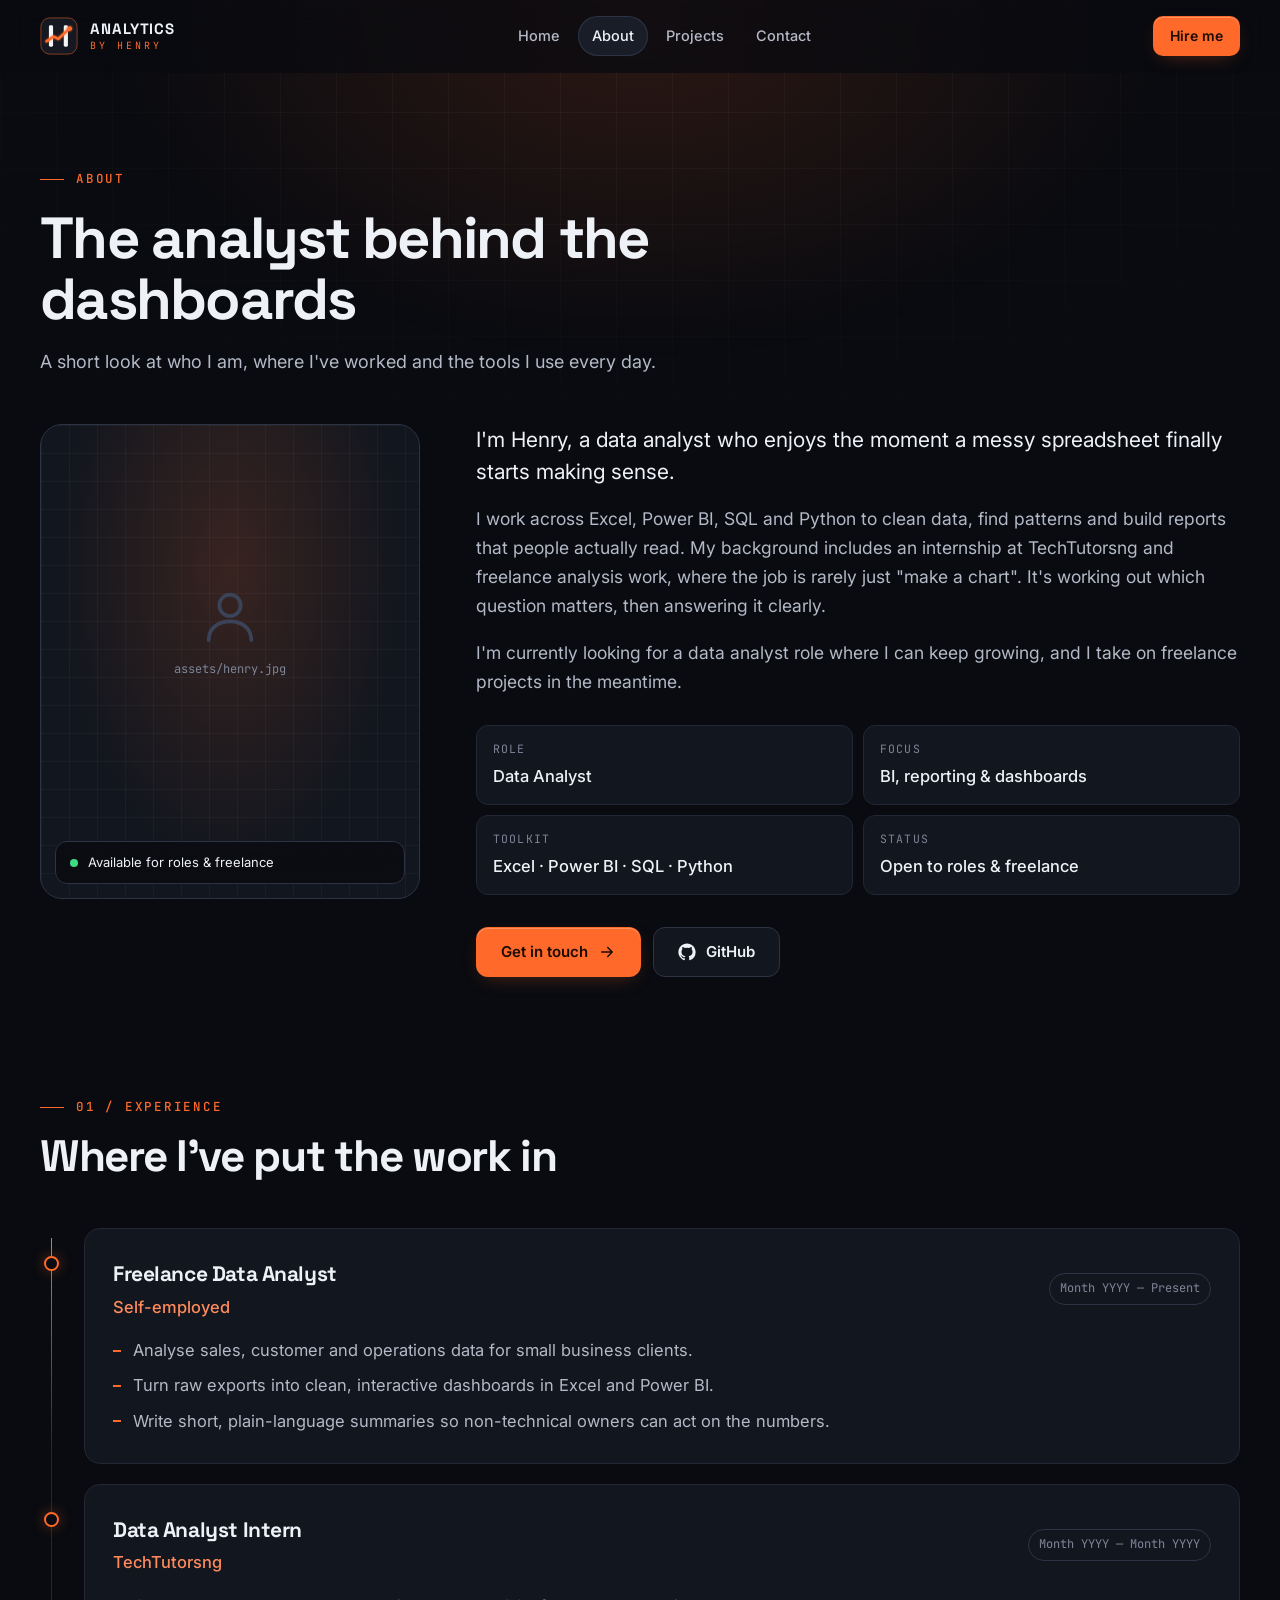
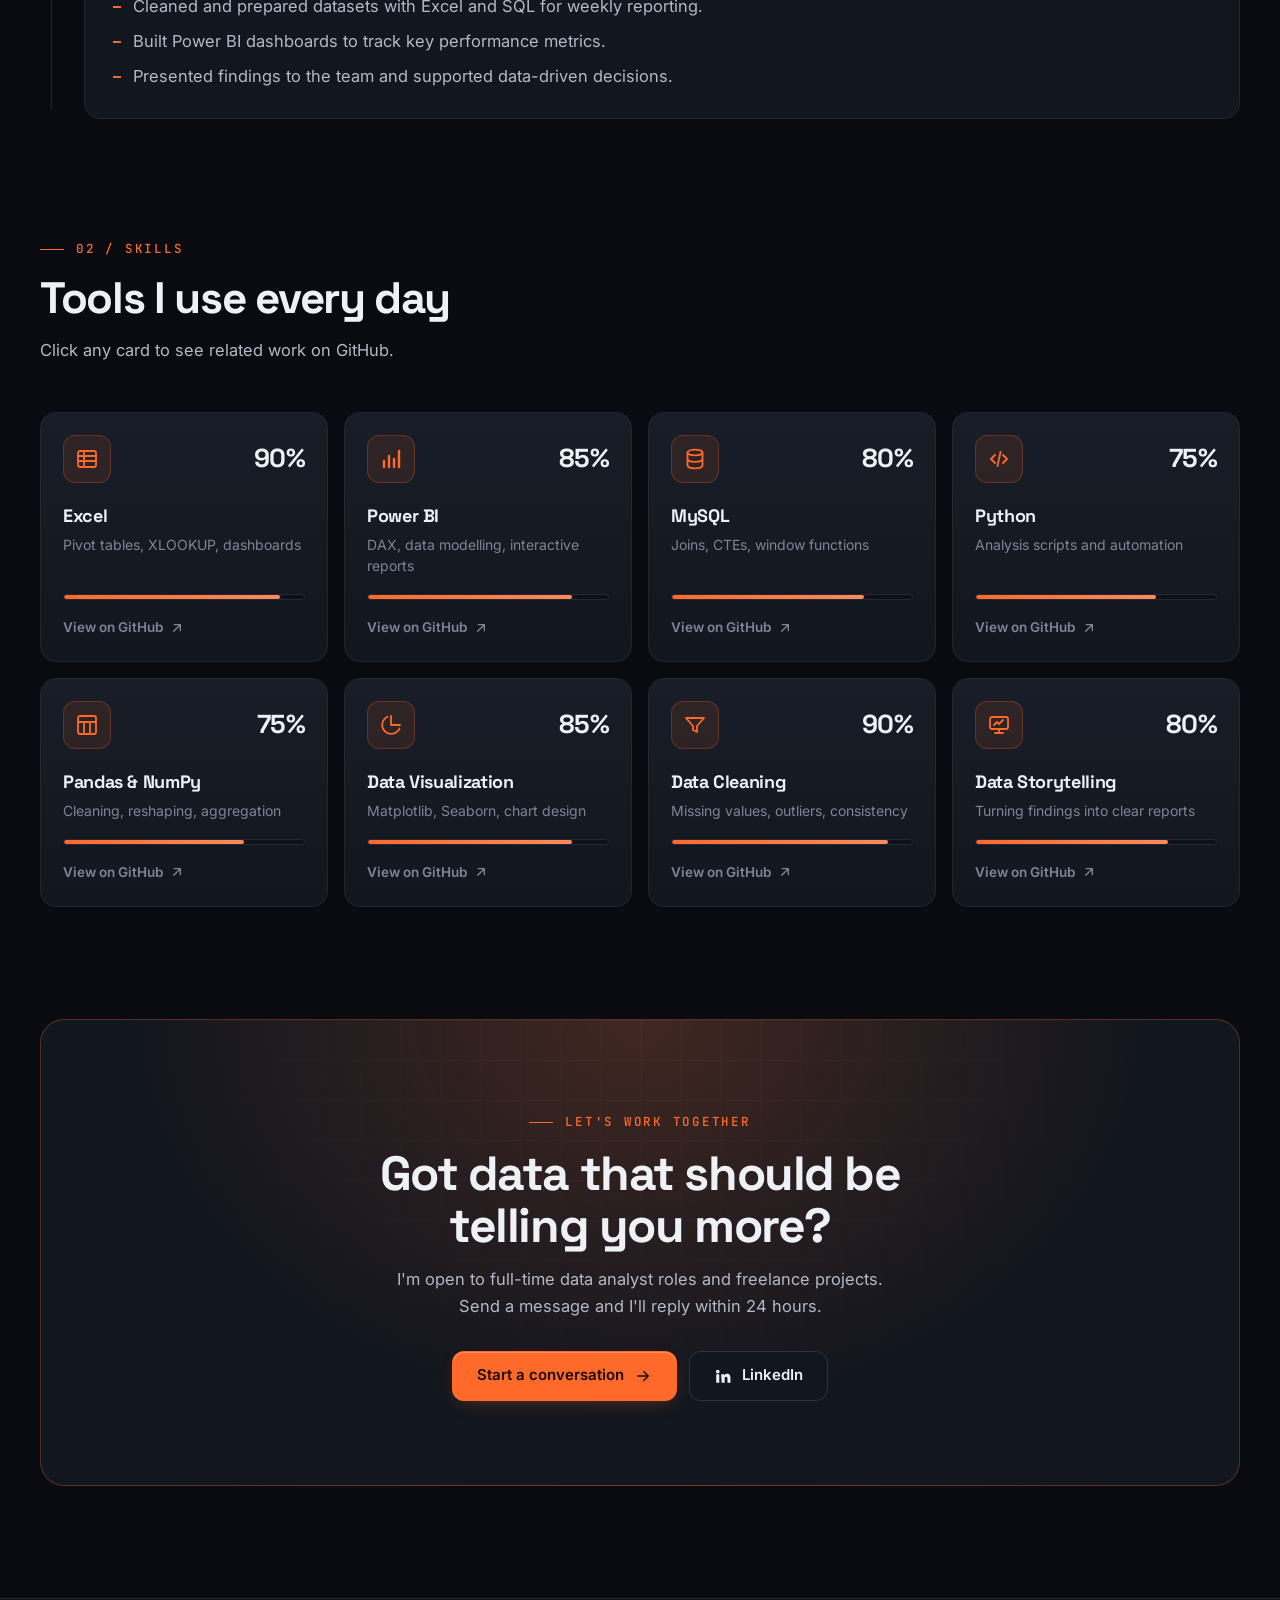
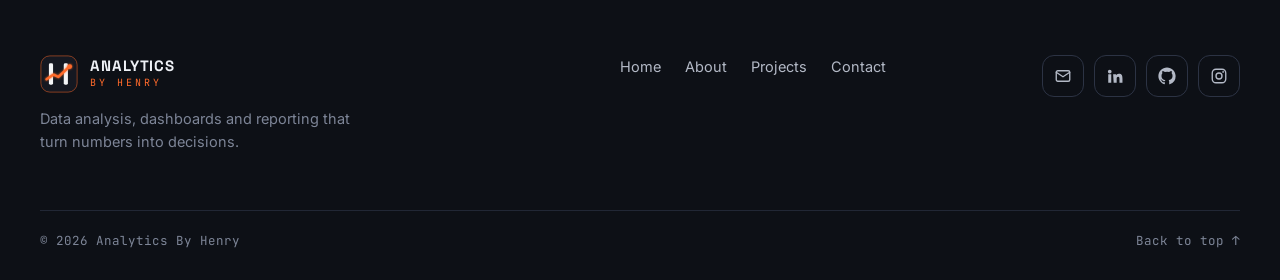
==== about.html @ 0814fe5b "Initial portfolio build" ====
<!doctype html>
<html lang="en">
<head>
<meta charset="utf-8">
<meta name="viewport" content="width=device-width, initial-scale=1">
<title>About | Analytics By Henry</title>
<meta name="description" content="Background, experience and skills of Henry, data analyst.">
<meta name="theme-color" content="#090B10">
<meta property="og:type" content="website">
<meta property="og:title" content="About | Analytics By Henry">
<meta property="og:description" content="Background, experience and skills of Henry, data analyst.">
<link rel="icon" type="image/svg+xml" href="assets/favicon.svg">
<link rel="preconnect" href="https://fonts.googleapis.com">
<link rel="preconnect" href="https://fonts.gstatic.com" crossorigin>
<link href="https://fonts.googleapis.com/css2?family=Inter:wght@400;500;600&family=JetBrains+Mono:wght@400;500&family=Space+Grotesk:wght@500;600;700&display=swap" rel="stylesheet">
<link rel="stylesheet" href="css/style.css">
<script>document.documentElement.classList.add('js');</script>
</head>
<body id="top">
<a class="skip-link" href="#main">Skip to content</a>

<!-- Icon sprite: use with <svg class="i"><use href="#i-NAME"/></svg> -->
<svg width="0" height="0" style="position:absolute" aria-hidden="true" focusable="false">
  <symbol id="i-arrow-r" viewBox="0 0 24 24"><path d="M5 12h14M13 6l6 6-6 6" fill="none" stroke="currentColor" stroke-width="2" stroke-linecap="round" stroke-linejoin="round"/></symbol>
  <symbol id="i-arrow-ur" viewBox="0 0 24 24"><path d="M7 17 17 7M8 7h9v9" fill="none" stroke="currentColor" stroke-width="2" stroke-linecap="round" stroke-linejoin="round"/></symbol>
  <symbol id="i-mail" viewBox="0 0 24 24"><g fill="none" stroke="currentColor" stroke-width="1.8" stroke-linecap="round" stroke-linejoin="round"><rect x="3" y="5" width="18" height="14" rx="2"/><path d="m3 7 9 6 9-6"/></g></symbol>
  <symbol id="i-linkedin" viewBox="0 0 24 24"><path fill="currentColor" d="M4.98 3.5a2.5 2.5 0 1 1 0 5 2.5 2.5 0 0 1 0-5ZM3 9.5h4V21H3zM9.5 9.5h3.8v1.6h.05c.53-1 1.84-2.05 3.8-2.05 4.05 0 4.8 2.67 4.8 6.13V21h-4v-5.2c0-1.24-.02-2.84-1.73-2.84-1.73 0-2 1.35-2 2.75V21h-4z"/></symbol>
  <symbol id="i-github" viewBox="0 0 24 24"><path fill="currentColor" d="M12 .5C5.65.5.5 5.65.5 12c0 5.08 3.29 9.39 7.86 10.91.58.1.79-.25.79-.56v-2c-3.2.7-3.87-1.37-3.87-1.37-.52-1.33-1.28-1.68-1.28-1.68-1.04-.71.08-.7.08-.7 1.15.08 1.76 1.18 1.76 1.18 1.03 1.76 2.69 1.25 3.35.96.1-.75.4-1.25.73-1.54-2.55-.29-5.24-1.28-5.24-5.68 0-1.26.45-2.28 1.18-3.09-.12-.29-.51-1.46.11-3.04 0 0 .97-.31 3.17 1.18a11 11 0 0 1 5.77 0c2.2-1.49 3.17-1.18 3.17-1.18.62 1.58.23 2.75.11 3.04.74.81 1.18 1.83 1.18 3.09 0 4.41-2.69 5.39-5.25 5.67.41.36.78 1.06.78 2.14v3.17c0 .31.21.67.8.56A11.5 11.5 0 0 0 23.5 12C23.5 5.65 18.35.5 12 .5Z"/></symbol>
  <symbol id="i-instagram" viewBox="0 0 24 24"><g fill="none" stroke="currentColor" stroke-width="1.8"><rect x="3" y="3" width="18" height="18" rx="5"/><circle cx="12" cy="12" r="4"/></g><circle cx="17.5" cy="6.5" r="1.2" fill="currentColor"/></symbol>
  <symbol id="i-pause" viewBox="0 0 24 24"><g fill="currentColor"><rect x="6" y="5" width="4" height="14" rx="1"/><rect x="14" y="5" width="4" height="14" rx="1"/></g></symbol>
  <symbol id="i-play" viewBox="0 0 24 24"><path fill="currentColor" d="M7 5.5v13a1 1 0 0 0 1.5.86l11-6.5a1 1 0 0 0 0-1.72l-11-6.5A1 1 0 0 0 7 5.5Z"/></symbol>
  <symbol id="i-copy" viewBox="0 0 24 24"><g fill="none" stroke="currentColor" stroke-width="1.8" stroke-linejoin="round"><rect x="9" y="9" width="12" height="12" rx="2"/><path d="M5 15H4a1 1 0 0 1-1-1V4a1 1 0 0 1 1-1h10a1 1 0 0 1 1 1v1"/></g></symbol>
  <symbol id="i-send" viewBox="0 0 24 24"><path d="M22 2 11 13M22 2l-7 20-4-9-9-4 20-7Z" fill="none" stroke="currentColor" stroke-width="1.8" stroke-linecap="round" stroke-linejoin="round"/></symbol>
  <symbol id="i-user" viewBox="0 0 24 24"><g fill="none" stroke="currentColor" stroke-width="1.4" stroke-linecap="round"><circle cx="12" cy="8" r="4"/><path d="M4 21c0-4.4 3.6-7 8-7s8 2.6 8 7"/></g></symbol>
  <!-- Skill icons -->
  <symbol id="i-excel" viewBox="0 0 24 24"><g fill="none" stroke="currentColor" stroke-width="1.8" stroke-linecap="round" stroke-linejoin="round"><rect x="3" y="4" width="18" height="16" rx="2"/><path d="M3 9h18M3 14h18M9 4v16"/></g></symbol>
  <symbol id="i-powerbi" viewBox="0 0 24 24"><path d="M5 20v-6M10 20V9M15 20v-8M20 20V4" fill="none" stroke="currentColor" stroke-width="2.4" stroke-linecap="round"/></symbol>
  <symbol id="i-mysql" viewBox="0 0 24 24"><g fill="none" stroke="currentColor" stroke-width="1.8" stroke-linecap="round"><ellipse cx="12" cy="5.5" rx="7.5" ry="2.8"/><path d="M4.5 5.5v13c0 1.55 3.36 2.8 7.5 2.8s7.5-1.25 7.5-2.8v-13M4.5 12c0 1.55 3.36 2.8 7.5 2.8s7.5-1.25 7.5-2.8"/></g></symbol>
  <symbol id="i-python" viewBox="0 0 24 24"><path d="m8 8-4 4 4 4M16 8l4 4-4 4M13.5 5l-3 14" fill="none" stroke="currentColor" stroke-width="1.8" stroke-linecap="round" stroke-linejoin="round"/></symbol>
  <symbol id="i-pandas" viewBox="0 0 24 24"><g fill="none" stroke="currentColor" stroke-width="1.8" stroke-linejoin="round"><rect x="3" y="3" width="18" height="18" rx="2"/><path d="M3 9h18M9 9v12M15 9v12"/></g></symbol>
  <symbol id="i-viz" viewBox="0 0 24 24"><g fill="none" stroke="currentColor" stroke-width="1.8" stroke-linecap="round" stroke-linejoin="round"><path d="M12 3v9h9"/><path d="M20.5 15.5A9 9 0 1 1 8.5 3.7"/></g></symbol>
  <symbol id="i-clean" viewBox="0 0 24 24"><path d="M3 5h18l-7 8v6l-4-2v-4L3 5Z" fill="none" stroke="currentColor" stroke-width="1.8" stroke-linejoin="round"/></symbol>
  <symbol id="i-story" viewBox="0 0 24 24"><g fill="none" stroke="currentColor" stroke-width="1.8" stroke-linecap="round" stroke-linejoin="round"><rect x="3" y="4" width="18" height="12" rx="2"/><path d="M8 20h8M12 16v4M7 12l3-3 2 2 4-4"/></g></symbol>
</svg>

<header class="site-header">
  <div class="container nav">
    <a class="brand" href="index.html" aria-label="Analytics By Henry, home">
      <img src="assets/logo-mark.svg" alt="" width="38" height="38">
      <span class="brand__text"><span class="brand__a">ANALYTICS</span><span class="brand__b">BY HENRY</span></span>
    </a>
    <nav class="nav__links" aria-label="Primary">
      <a class="nav__link" href="index.html">Home</a>
      <a class="nav__link" href="about.html" aria-current="page">About</a>
      <a class="nav__link" href="projects.html">Projects</a>
      <a class="nav__link" href="contact.html">Contact</a>
    </nav>
    <div class="nav__right">
      <a class="btn btn--primary btn--sm nav__cta" href="contact.html">Hire me</a>
      <button class="nav__toggle" type="button" aria-expanded="false" aria-controls="mobileMenu" aria-label="Open menu"><span></span><span></span></button>
    </div>
  </div>
  <nav class="mobile-menu" id="mobileMenu" aria-label="Mobile">
    <a class="nav__link" href="index.html">Home</a>
    <a class="nav__link" href="about.html" aria-current="page">About</a>
    <a class="nav__link" href="projects.html">Projects</a>
    <a class="nav__link" href="contact.html">Contact</a>
    <a class="btn btn--primary" href="contact.html">Hire me</a>
  </nav>
</header>

<main id="main">

  <section class="page-hero">
    <div class="container" data-reveal>
      <span class="eyebrow">About</span>
      <h1>The analyst behind the dashboards</h1>
      <p>A short look at who I am, where I've worked and the tools I use every day.</p>
    </div>
  </section>

  <!-- PROFILE -->
  <section class="section section--flush-top">
    <div class="container profile">
      <div class="photo" data-reveal>
        <!-- Add Henry's photo: save it as assets/henry.jpg and uncomment the line below -->
        <!-- <img src="assets/henry.jpg" alt="Portrait of Henry Adetunji"> -->
        <div class="photo__ph">
          <svg class="i" aria-hidden="true"><use href="#i-user"/></svg>
          <span>assets/henry.jpg</span>
        </div>
        <div class="photo__tag"><span class="status-dot"></span>Available for roles &amp; freelance</div>
      </div>

      <div data-reveal style="--d:.1s">
        <div class="prose">
          <p>I'm Henry, a data analyst who enjoys the moment a messy spreadsheet finally starts making sense.</p>
          <p>I work across Excel, Power BI, SQL and Python to clean data, find patterns and build reports that people actually read. My background includes an internship at TechTutorsng and freelance analysis work, where the job is rarely just "make a chart". It's working out which question matters, then answering it clearly.</p>
          <p>I'm currently looking for a data analyst role where I can keep growing, and I take on freelance projects in the meantime.</p>
        </div>
        <dl class="facts">
          <div class="fact"><dt>Role</dt><dd>Data Analyst</dd></div>
          <div class="fact"><dt>Focus</dt><dd>BI, reporting &amp; dashboards</dd></div>
          <div class="fact"><dt>Toolkit</dt><dd>Excel · Power BI · SQL · Python</dd></div>
          <div class="fact"><dt>Status</dt><dd>Open to roles &amp; freelance</dd></div>
        </dl>
        <div class="btn-row">
          <a class="btn btn--primary" href="contact.html">Get in touch <svg class="i" aria-hidden="true"><use href="#i-arrow-r"/></svg></a>
          <a class="btn btn--ghost" href="https://github.com/adewalehenry14" target="_blank" rel="noopener"><svg class="i" aria-hidden="true"><use href="#i-github"/></svg> GitHub</a>
        </div>
      </div>
    </div>
  </section>

  <!-- EXPERIENCE -->
  <section class="section section--flush-top">
    <div class="container">
      <div class="section-head" data-reveal>
        <span class="eyebrow">01 / Experience</span>
        <h2 class="h2">Where I've put the work in</h2>
      </div>
      <ol class="timeline" data-reveal>
        <li class="tl">
          <div class="tl__card">
            <div class="tl__head">
              <div><h3 class="tl__role">Freelance Data Analyst</h3><p class="tl__org">Self-employed</p></div>
              <span class="tl__date">Month YYYY — Present</span>
            </div>
            <ul class="tl__list">
              <li>Analyse sales, customer and operations data for small business clients.</li>
              <li>Turn raw exports into clean, interactive dashboards in Excel and Power BI.</li>
              <li>Write short, plain-language summaries so non-technical owners can act on the numbers.</li>
            </ul>
          </div>
        </li>
        <li class="tl">
          <div class="tl__card">
            <div class="tl__head">
              <div><h3 class="tl__role">Data Analyst Intern</h3><p class="tl__org">TechTutorsng</p></div>
              <span class="tl__date">Month YYYY — Month YYYY</span>
            </div>
            <ul class="tl__list">
              <li>Cleaned and prepared datasets with Excel and SQL for weekly reporting.</li>
              <li>Built Power BI dashboards to track key performance metrics.</li>
              <li>Presented findings to the team and supported data-driven decisions.</li>
            </ul>
          </div>
        </li>
      </ol>
    </div>
  </section>

  <!-- SKILLS -->
  <section class="section section--flush-top">
    <div class="container">
      <div class="section-head" data-reveal>
        <span class="eyebrow">02 / Skills</span>
        <h2 class="h2">Tools I use every day</h2>
        <p class="section-head__sub">Click any card to see related work on GitHub.</p>
      </div>
      <div class="skills" id="skillGrid" data-reveal></div>
    </div>
  </section>

  <!-- CTA -->
  <section class="section section--flush-top">
    <div class="container">
      <div class="cta-box" data-reveal>
        <span class="eyebrow">Let's work together</span>
        <h2>Got data that should be telling you more?</h2>
        <p>I'm open to full-time data analyst roles and freelance projects. Send a message and I'll reply within 24 hours.</p>
        <div class="btn-row">
          <a class="btn btn--primary" href="contact.html">Start a conversation <svg class="i" aria-hidden="true"><use href="#i-arrow-r"/></svg></a>
          <a class="btn btn--ghost" href="https://www.linkedin.com/in/adewale-adetunji-4257b32b0" target="_blank" rel="noopener"><svg class="i" aria-hidden="true"><use href="#i-linkedin"/></svg> LinkedIn</a>
        </div>
      </div>
    </div>
  </section>

</main>

<footer class="site-footer">
  <div class="container footer__top">
    <div class="footer__brand">
      <a class="brand" href="index.html" aria-label="Analytics By Henry, home">
        <img src="assets/logo-mark.svg" alt="" width="38" height="38">
        <span class="brand__text"><span class="brand__a">ANALYTICS</span><span class="brand__b">BY HENRY</span></span>
      </a>
      <p>Data analysis, dashboards and reporting that turn numbers into decisions.</p>
    </div>
    <nav class="footer__nav" aria-label="Footer">
      <a href="index.html">Home</a>
      <a href="about.html">About</a>
      <a href="projects.html">Projects</a>
      <a href="contact.html">Contact</a>
    </nav>
    <div class="footer__social">
      <a class="social" href="mailto:adewalehenry14@gmail.com" aria-label="Email"><svg class="i" aria-hidden="true"><use href="#i-mail"/></svg></a>
      <a class="social" href="https://www.linkedin.com/in/adewale-adetunji-4257b32b0" target="_blank" rel="noopener" aria-label="LinkedIn"><svg class="i" aria-hidden="true"><use href="#i-linkedin"/></svg></a>
      <a class="social" href="https://github.com/adewalehenry14" target="_blank" rel="noopener" aria-label="GitHub"><svg class="i" aria-hidden="true"><use href="#i-github"/></svg></a>
      <a class="social" href="https://www.instagram.com/the_adewalehenry" target="_blank" rel="noopener" aria-label="Instagram"><svg class="i" aria-hidden="true"><use href="#i-instagram"/></svg></a>
    </div>
  </div>
  <div class="container footer__bottom">
    <span>© <span data-year>2026</span> Analytics By Henry</span>
    <a href="#top">Back to top ↑</a>
  </div>
</footer>

<script src="js/data.js"></script>
<script src="js/main.js"></script>
</body>
</html>
---- css/style.css ----
/* ==========================================================
   Analytics By Henry — stylesheet
   1. Tokens   2. Base   3. Layout   4. Components
   5. Header/Footer   6. Pages   7. Motion
   ========================================================== */

/* 1. TOKENS ------------------------------------------------ */
:root {
  /* Surfaces */
  --bg: #090B10;
  --bg-2: #0D1016;
  --surface: #12161E;
  --surface-2: #181D27;
  --border: #212735;
  --border-2: #2C3344;
  --grid: rgba(255, 255, 255, 0.035);

  /* Text */
  --text: #EEF1F6;
  --text-2: #B3B9C6;
  --muted: #7D8597;

  /* Accent — deep orange, kept away from amber/yellow */
  --accent: #FF6A2B;
  --accent-hi: #FF8A5C;
  --accent-ink: #1A0B04;
  --accent-glow: rgba(255, 106, 43, 0.38);
  --accent-soft: rgba(255, 106, 43, 0.10);
  --accent-line: rgba(255, 106, 43, 0.45);

  /* Status */
  --success: #3DDC84;

  /* Type */
  --font-head: 'Space Grotesk', system-ui, sans-serif;
  --font-body: 'Inter', system-ui, -apple-system, 'Segoe UI', sans-serif;
  --font-mono: 'JetBrains Mono', ui-monospace, 'SFMono-Regular', monospace;

  /* Spacing & shape */
  --gutter: clamp(16px, 4vw, 32px);
  --max: 1200px;
  --section: clamp(64px, 9vw, 112px);
  --radius: 16px;
  --radius-lg: 22px;
  --ease: cubic-bezier(0.2, 0.7, 0.2, 1);
}

/* 2. BASE -------------------------------------------------- */
*, *::before, *::after { box-sizing: border-box; }

html { scroll-behavior: smooth; -webkit-text-size-adjust: 100%; }

body {
  margin: 0;
  background: var(--bg);
  color: var(--text);
  font-family: var(--font-body);
  font-size: clamp(15px, 0.35vw + 14px, 16.5px);
  line-height: 1.65;
  -webkit-font-smoothing: antialiased;
  overflow-x: hidden;
}

/* Dashboard grid + top glow behind everything */
body::before {
  content: "";
  position: fixed;
  inset: 0;
  z-index: -1;
  pointer-events: none;
  background-image:
    linear-gradient(var(--grid) 1px, transparent 1px),
    linear-gradient(90deg, var(--grid) 1px, transparent 1px);
  background-size: 56px 56px;
  -webkit-mask-image: radial-gradient(ellipse 90% 70% at 50% 0%, #000 25%, transparent 75%);
          mask-image: radial-gradient(ellipse 90% 70% at 50% 0%, #000 25%, transparent 75%);
}
body::after {
  content: "";
  position: fixed;
  top: -35vh;
  left: 50%;
  width: min(1100px, 150vw);
  height: 75vh;
  transform: translateX(-50%);
  z-index: -1;
  pointer-events: none;
  background: radial-gradient(closest-side, rgba(255, 106, 43, 0.14), transparent);
}

img, svg { display: block; max-width: 100%; }
a { color: inherit; text-decoration: none; }
h1, h2, h3 { font-family: var(--font-head); font-weight: 700; letter-spacing: -0.02em; }
::selection { background: var(--accent); color: var(--accent-ink); }

.sr-only {
  position: absolute; width: 1px; height: 1px; padding: 0; margin: -1px;
  overflow: hidden; clip: rect(0 0 0 0); white-space: nowrap; border: 0;
}
.skip-link {
  position: absolute; left: 12px; top: -60px; z-index: 100;
  padding: 10px 16px; border-radius: 10px;
  background: var(--accent); color: var(--accent-ink); font-weight: 600;
}
.skip-link:focus { top: 12px; }

.i { width: 20px; height: 20px; flex-shrink: 0; }
.i--lg { width: 24px; height: 24px; }
.mono { font-family: var(--font-mono); }
.muted { color: var(--muted); }

/* 3. LAYOUT ------------------------------------------------ */
.container { width: min(100% - 2 * var(--gutter), var(--max)); margin-inline: auto; }
.section { padding-block: var(--section); }
.section--flush-top { padding-top: 0; }

.section-head { margin-bottom: clamp(28px, 4vw, 48px); }
.section-head--row {
  display: flex; flex-wrap: wrap; justify-content: space-between; align-items: flex-end; gap: 20px;
}
.eyebrow {
  display: inline-flex; align-items: center; gap: 12px;
  font-family: var(--font-mono); font-size: 12.5px; font-weight: 500;
  letter-spacing: 0.14em; text-transform: uppercase; color: var(--accent);
}
.eyebrow::before { content: ""; width: 24px; height: 1px; background: var(--accent); }
.h2 {
  font-size: clamp(28px, 4vw, 44px); line-height: 1.1; letter-spacing: -0.03em;
  margin: 14px 0 0; max-width: 22ch;
}
.section-head__sub { color: var(--text-2); max-width: 56ch; margin: 14px 0 0; }

/* 4. COMPONENTS -------------------------------------------- */

/* Buttons */
.btn {
  display: inline-flex; align-items: center; justify-content: center; gap: 10px;
  height: 50px; padding: 0 24px; border-radius: 12px;
  border: 1px solid transparent; cursor: pointer;
  font-family: inherit; font-size: 15px; font-weight: 600; white-space: nowrap;
  transition: transform .2s var(--ease), box-shadow .25s, background-color .25s, border-color .25s, color .25s;
}
.btn .i { width: 18px; height: 18px; transition: transform .25s var(--ease); }
.btn:hover .i { transform: translateX(3px); }
.btn:focus-visible { outline: 2px solid var(--accent); outline-offset: 3px; }
.btn:active { transform: scale(0.97); }

.btn--primary {
  background: var(--accent); color: var(--accent-ink);
  box-shadow: inset 0 1px 0 rgba(255, 255, 255, .25), 0 6px 20px -8px var(--accent-glow);
}
.btn--primary:hover {
  background: var(--accent-hi);
  box-shadow: inset 0 1px 0 rgba(255, 255, 255, .25), 0 10px 32px -6px var(--accent-glow), 0 0 0 4px var(--accent-soft);
}
.btn--primary:active { box-shadow: 0 2px 10px -2px var(--accent-glow); }

.btn--ghost { background: var(--surface); border-color: var(--border-2); color: var(--text); }
.btn--ghost:hover { border-color: var(--accent); color: var(--accent-hi); box-shadow: 0 0 26px -8px var(--accent-glow); }

.btn--sm { height: 40px; padding: 0 16px; font-size: 14px; border-radius: 10px; }
.btn[disabled] { opacity: .6; pointer-events: none; }

.icon-btn {
  width: 40px; height: 40px; display: grid; place-items: center;
  border-radius: 10px; border: 1px solid var(--border-2); background: var(--surface);
  color: var(--text-2); cursor: pointer;
  transition: border-color .25s, color .25s, background-color .25s, box-shadow .25s;
}
.icon-btn .i { width: 16px; height: 16px; }
.icon-btn:hover { border-color: var(--accent); color: var(--accent); }
.icon-btn[aria-pressed="true"] { background: var(--accent); border-color: var(--accent); color: var(--accent-ink); box-shadow: 0 0 20px -4px var(--accent-glow); }
.icon-btn:focus-visible { outline: 2px solid var(--accent); outline-offset: 3px; }

/* Tags & chips */
.tag {
  display: inline-flex; align-items: center;
  font-family: var(--font-mono); font-size: 11.5px; line-height: 1;
  padding: 6px 10px; border-radius: 999px;
  background: var(--surface-2); border: 1px solid var(--border-2); color: var(--text-2);
}
.chip {
  font: inherit; font-size: 14px; font-weight: 500;
  padding: 9px 16px; border-radius: 999px; cursor: pointer;
  border: 1px solid var(--border-2); background: var(--surface); color: var(--text-2);
  transition: color .2s, border-color .2s, background-color .2s, box-shadow .25s;
}
.chip:hover { color: var(--text); border-color: #3A4357; }
.chip[aria-pressed="true"] { background: var(--accent); border-color: var(--accent); color: var(--accent-ink); box-shadow: 0 0 22px -6px var(--accent-glow); }
.chip:focus-visible { outline: 2px solid var(--accent); outline-offset: 3px; }

/* Status dots */
.status-pill {
  display: inline-flex; align-items: center; gap: 10px;
  padding: 7px 14px 7px 12px; border-radius: 999px;
  border: 1px solid var(--border-2); background: rgba(18, 22, 30, .8);
  font-family: var(--font-mono); font-size: 12.5px; color: var(--text-2);
}
.status-dot {
  width: 8px; height: 8px; border-radius: 50%;
  color: var(--success); background: currentColor;
  animation: pulse 2s infinite;
}
.status-dot--accent { color: var(--accent); }

/* Project card */
.pcard {
  position: relative; display: flex; flex-direction: column;
  border: 1px solid var(--border); border-radius: var(--radius); overflow: hidden;
  background: linear-gradient(180deg, var(--surface-2), var(--surface));
  transition: transform .35s var(--ease), border-color .3s, box-shadow .35s, opacity .3s, filter .3s;
}
.pcard[hidden] { display: none; }
.pcard:hover, .pcard:focus-within {
  transform: translateY(-6px);
  border-color: var(--accent-line);
  box-shadow: 0 22px 50px -22px var(--accent-glow), 0 0 0 1px rgba(255, 106, 43, .18);
}
.pcard:focus-within { outline: 2px solid var(--accent); outline-offset: 3px; }
.pcard__viz {
  position: relative; aspect-ratio: 16 / 9; padding: 18px 14px 10px;
  background:
    radial-gradient(ellipse at 80% 0%, rgba(255, 106, 43, .10), transparent 60%),
    var(--bg-2);
  border-bottom: 1px solid var(--border);
}
.pcard__viz svg { width: 100%; height: 100%; opacity: .85; transition: opacity .3s, transform .5s var(--ease); }
.pcard:hover .pcard__viz svg { opacity: 1; transform: scale(1.03); }
.pcard__id {
  position: absolute; top: 10px; left: 14px;
  font-family: var(--font-mono); font-size: 11px; letter-spacing: .1em; color: var(--muted);
}
.pcard__body { padding: 20px 20px 4px; flex: 1; }
.pcard__title { font-size: 19px; line-height: 1.25; margin: 0 0 8px; }
.pcard__desc { color: var(--text-2); font-size: 14.5px; line-height: 1.6; margin: 0 0 16px; }
.pcard__tools { list-style: none; padding: 0; margin: 0; display: flex; flex-wrap: wrap; gap: 6px; }
.pcard__link {
  display: flex; align-items: center; justify-content: space-between;
  margin: 14px 20px 20px; padding-top: 14px; border-top: 1px solid var(--border);
  font-size: 14px; font-weight: 600; color: var(--text-2); transition: color .25s;
}
.pcard__link .i { width: 18px; height: 18px; transition: transform .3s var(--ease); }
.pcard__link::after { content: ""; position: absolute; inset: 0; border-radius: inherit; }
.pcard__link:focus-visible { outline: none; }
.pcard:hover .pcard__link { color: var(--accent-hi); }
.pcard:hover .pcard__link .i { transform: translate(3px, -3px); }

/* Skill card */
.skills { display: grid; gap: 16px; grid-template-columns: repeat(auto-fill, minmax(min(100%, 250px), 1fr)); }
.skill {
  position: relative; display: flex; flex-direction: column;
  padding: 22px; border: 1px solid var(--border); border-radius: var(--radius);
  background: linear-gradient(180deg, var(--surface-2), var(--surface));
  transition: transform .3s var(--ease), border-color .3s, box-shadow .3s;
}
.skill:hover { transform: translateY(-5px); border-color: var(--accent-line); box-shadow: 0 18px 40px -18px var(--accent-glow); }
.skill:active { transform: translateY(-2px) scale(.99); }
.skill:focus-visible { outline: 2px solid var(--accent); outline-offset: 3px; }
.skill__top { display: flex; justify-content: space-between; align-items: center; margin-bottom: 18px; }
.skill__icon {
  width: 48px; height: 48px; display: grid; place-items: center; border-radius: 12px;
  background: var(--accent-soft); border: 1px solid rgba(255, 106, 43, .25); color: var(--accent);
  transition: background-color .3s, color .3s, box-shadow .3s;
}
.skill:hover .skill__icon { background: var(--accent); color: var(--accent-ink); box-shadow: 0 0 24px var(--accent-glow); }
.skill__pct { font-family: var(--font-head); font-weight: 700; font-size: 26px; letter-spacing: -.02em; }
.skill__name { font-size: 18px; margin: 0 0 4px; }
.skill__note { margin: 0 0 18px; color: var(--muted); font-size: 14px; line-height: 1.5; }
.skill__bar { height: 6px; margin-top: auto; border-radius: 99px; background: var(--bg-2); border: 1px solid var(--border); overflow: hidden; }
.skill__bar span {
  display: block; height: 100%; width: 0; border-radius: inherit;
  background: linear-gradient(90deg, var(--accent), var(--accent-hi));
  box-shadow: 0 0 12px var(--accent-glow);
  transition: width 1.2s var(--ease);
}
.is-in .skill__bar span { width: var(--w); }
.skill__cta {
  display: flex; align-items: center; gap: 6px; margin-top: 16px;
  font-size: 13.5px; font-weight: 600; color: var(--muted); transition: color .25s;
}
.skill__cta .i { width: 16px; height: 16px; transition: transform .3s var(--ease); }
.skill:hover .skill__cta { color: var(--accent-hi); }
.skill:hover .skill__cta .i { transform: translate(3px, -3px); }

/* CTA band */
.cta-box {
  position: relative; overflow: hidden; text-align: center;
  padding: clamp(44px, 7vw, 84px) clamp(20px, 5vw, 64px);
  border-radius: 24px; border: 1px solid rgba(255, 106, 43, .3);
  background: radial-gradient(ellipse at 50% 0%, rgba(255, 106, 43, .20), transparent 60%), var(--surface);
}
.cta-box::before {
  content: ""; position: absolute; inset: 0; pointer-events: none;
  background-image:
    linear-gradient(var(--grid) 1px, transparent 1px),
    linear-gradient(90deg, var(--grid) 1px, transparent 1px);
  background-size: 40px 40px;
  -webkit-mask-image: radial-gradient(ellipse at 50% 0%, #000, transparent 70%);
          mask-image: radial-gradient(ellipse at 50% 0%, #000, transparent 70%);
}
.cta-box > * { position: relative; }
.cta-box h2 { font-size: clamp(28px, 4.5vw, 48px); line-height: 1.08; letter-spacing: -.03em; margin: 16px auto 14px; max-width: 20ch; }
.cta-box p { color: var(--text-2); max-width: 52ch; margin: 0 auto 30px; }
.btn-row { display: flex; flex-wrap: wrap; gap: 12px; }
.cta-box .btn-row { justify-content: center; }

/* 5. HEADER / FOOTER --------------------------------------- */
.site-header {
  position: sticky; top: 0; z-index: 50;
  background: rgba(9, 11, 16, .72);
  -webkit-backdrop-filter: blur(14px); backdrop-filter: blur(14px);
  border-bottom: 1px solid transparent;
  transition: border-color .3s, background-color .3s;
}
.site-header.is-scrolled { border-bottom-color: var(--border); background: rgba(9, 11, 16, .88); }
.nav { display: flex; align-items: center; justify-content: space-between; gap: 16px; height: 72px; }

.brand { display: flex; align-items: center; gap: 12px; flex-shrink: 0; }
.brand img { width: 38px; height: 38px; transition: filter .3s; }
.brand:hover img { filter: drop-shadow(0 0 10px var(--accent-glow)); }
.brand__text { display: flex; flex-direction: column; line-height: 1.05; }
.brand__a { font-family: var(--font-head); font-weight: 700; font-size: 15px; letter-spacing: .06em; }
.brand__b { font-family: var(--font-mono); font-size: 10px; letter-spacing: .3em; color: var(--accent); margin-top: 4px; }

.nav__links { display: none; gap: 4px; }
.nav__link {
  padding: 8px 14px; border-radius: 999px;
  color: var(--text-2); font-size: 14.5px; font-weight: 500;
  transition: color .2s, background-color .2s;
}
.nav__link:hover { color: var(--text); background: var(--surface-2); }
.nav__link[aria-current="page"] { color: var(--text); background: var(--surface-2); box-shadow: inset 0 0 0 1px var(--border-2); }
.nav__link:focus-visible { outline: 2px solid var(--accent); outline-offset: 2px; }

.nav__right { display: flex; align-items: center; gap: 10px; }
.nav__cta { display: none; }

.nav__toggle {
  width: 44px; height: 44px; display: grid; place-content: center; gap: 6px;
  border: 1px solid var(--border-2); border-radius: 12px; background: var(--surface); cursor: pointer;
}
.nav__toggle span { display: block; width: 18px; height: 2px; border-radius: 2px; background: var(--text); transition: transform .3s var(--ease); }
.nav__toggle[aria-expanded="true"] span:first-child { transform: translateY(4px) rotate(45deg); }
.nav__toggle[aria-expanded="true"] span:last-child { transform: translateY(-4px) rotate(-45deg); }
.nav__toggle:focus-visible { outline: 2px solid var(--accent); outline-offset: 2px; }

.mobile-menu {
  position: absolute; left: 0; right: 0; top: 100%;
  display: grid; gap: 4px; padding: 12px var(--gutter) 24px;
  background: var(--bg-2); border-bottom: 1px solid var(--border);
  opacity: 0; visibility: hidden; transform: translateY(-8px);
  transition: opacity .25s, transform .25s var(--ease), visibility .25s;
}
.mobile-menu.is-open { opacity: 1; visibility: visible; transform: none; }
.mobile-menu .nav__link { padding: 14px 16px; border-radius: 12px; font-size: 16px; }
.mobile-menu .btn { margin-top: 10px; }

@media (min-width: 480px) { .nav__cta { display: inline-flex; } }
@media (min-width: 900px) {
  .nav__links { display: flex; }
  .nav__toggle, .mobile-menu { display: none; }
}

.site-footer { border-top: 1px solid var(--border); background: var(--bg-2); }
.footer__top { display: grid; gap: 28px; padding-block: clamp(40px, 5vw, 56px); }
.footer__brand p { color: var(--muted); font-size: 14.5px; max-width: 36ch; margin: 14px 0 0; }
.footer__nav { display: flex; flex-wrap: wrap; gap: 10px 24px; }
.footer__nav a { color: var(--text-2); font-size: 14.5px; transition: color .2s; }
.footer__nav a:hover { color: var(--accent-hi); }
.footer__social { display: flex; gap: 10px; }
.social {
  width: 42px; height: 42px; display: grid; place-items: center;
  border-radius: 12px; border: 1px solid var(--border-2); color: var(--text-2);
  transition: border-color .25s, color .25s, box-shadow .25s, transform .25s var(--ease);
}
.social .i { width: 18px; height: 18px; }
.social:hover { border-color: var(--accent); color: var(--accent); box-shadow: 0 0 20px -6px var(--accent-glow); transform: translateY(-2px); }
.footer__bottom {
  display: flex; flex-wrap: wrap; justify-content: space-between; gap: 12px;
  padding: 20px 0 28px; border-top: 1px solid var(--border);
  font-family: var(--font-mono); font-size: 12.5px; color: var(--muted);
}
.footer__bottom a:hover { color: var(--accent-hi); }
@media (min-width: 800px) {
  .footer__top { grid-template-columns: 1.4fr 1fr auto; align-items: start; }
}

/* 6. PAGES ------------------------------------------------- */

/* Home — hero */
.hero { padding: clamp(40px, 7vw, 88px) 0 clamp(56px, 8vw, 104px); }
.hero__grid { display: grid; gap: clamp(44px, 6vw, 64px); align-items: center; }
.hero__title { font-size: clamp(38px, 6vw, 66px); line-height: 1.04; letter-spacing: -.035em; margin: 24px 0 20px; }
.hl {
  background: linear-gradient(90deg, var(--accent), var(--accent-hi));
  -webkit-background-clip: text; background-clip: text; color: transparent;
}
.hero__lead { color: var(--text-2); font-size: clamp(16px, 1.5vw, 18.5px); max-width: 54ch; margin: 0; }
.hero__ctas { margin-top: 32px; }
.toolkit { display: flex; flex-wrap: wrap; align-items: center; gap: 8px; margin-top: 36px; }
.toolkit__label { font-family: var(--font-mono); font-size: 12px; letter-spacing: .12em; text-transform: uppercase; color: var(--muted); margin-right: 6px; }
@media (max-width: 420px) { .hero__ctas .btn { flex: 1 1 100%; } }
@media (min-width: 1000px) { .hero__grid { grid-template-columns: 1.05fr .95fr; } }

/* Home — dashboard mock */
.dash {
  position: relative; padding: clamp(14px, 2vw, 20px);
  border: 1px solid var(--border-2); border-radius: var(--radius-lg);
  background: linear-gradient(180deg, rgba(24, 29, 39, .92), rgba(13, 16, 22, .96));
  box-shadow: 0 40px 80px -40px rgba(0, 0, 0, .8), 0 0 90px -30px var(--accent-glow);
}
.dash::before {
  content: ""; position: absolute; inset: -1px; border-radius: inherit; padding: 1px; pointer-events: none;
  background: linear-gradient(140deg, rgba(255, 106, 43, .7), transparent 40%);
  -webkit-mask: linear-gradient(#000 0 0) content-box, linear-gradient(#000 0 0);
  -webkit-mask-composite: xor; mask-composite: exclude;
}
.dash__bar {
  display: flex; align-items: center; gap: 12px;
  padding-bottom: 14px; margin-bottom: 14px; border-bottom: 1px solid var(--border);
  font-family: var(--font-mono); font-size: 12px; color: var(--muted);
}
.dots { display: flex; gap: 6px; }
.dots i { width: 9px; height: 9px; border-radius: 50%; background: #2B3242; }
.dash__live { margin-left: auto; display: inline-flex; align-items: center; gap: 8px; color: var(--success); }
.dash__kpis { display: grid; grid-template-columns: repeat(3, minmax(0, 1fr)); gap: 10px; }
.kpi {
  display: flex; flex-direction: column; gap: 2px; min-width: 0;
  padding: 12px 14px; border-radius: 12px; border: 1px solid var(--border); background: var(--bg-2);
}
.kpi--accent { border-color: rgba(255, 106, 43, .4); background: linear-gradient(180deg, rgba(255, 106, 43, .12), var(--bg-2)); }
.kpi__label { font-family: var(--font-mono); font-size: 11px; text-transform: uppercase; letter-spacing: .08em; color: var(--muted); white-space: nowrap; overflow: hidden; text-overflow: ellipsis; }
.kpi__value { font-family: var(--font-head); font-weight: 700; font-size: clamp(22px, 3vw, 30px); letter-spacing: -.02em; line-height: 1.2; }
.kpi__delta { font-family: var(--font-mono); font-size: 11px; color: var(--success); white-space: nowrap; overflow: hidden; text-overflow: ellipsis; }
.dash__chart { margin-top: 10px; padding: 14px; border-radius: 12px; border: 1px solid var(--border); background: var(--bg-2); }
.dash__chart-head { display: flex; justify-content: space-between; gap: 12px; font-size: 13px; color: var(--text-2); margin-bottom: 10px; }
.dash__chart-head .mono { font-size: 11.5px; }
.dash__chart svg { width: 100%; height: auto; }
.dash__row { display: grid; grid-template-columns: repeat(2, minmax(0, 1fr)); gap: 10px; margin-top: 10px; }
.mini { display: flex; align-items: center; gap: 12px; min-width: 0; padding: 12px 14px; border-radius: 12px; border: 1px solid var(--border); background: var(--bg-2); }
.mini svg { width: 44px; height: 44px; flex-shrink: 0; }
.mini__k { display: block; font-family: var(--font-mono); font-size: 10.5px; text-transform: uppercase; letter-spacing: .08em; color: var(--muted); white-space: nowrap; overflow: hidden; text-overflow: ellipsis; }
.mini__v { display: block; font-family: var(--font-head); font-weight: 700; font-size: 20px; }
.mini > div { min-width: 0; }
.dash__float {
  position: absolute; left: -36px; top: 47%; display: none; align-items: center; gap: 12px;
  padding: 12px 16px 12px 12px; border-radius: 14px;
  border: 1px solid var(--accent-line); background: rgba(18, 22, 30, .92);
  -webkit-backdrop-filter: blur(10px); backdrop-filter: blur(10px);
  box-shadow: 0 20px 40px -16px rgba(0, 0, 0, .7), 0 0 30px -10px var(--accent-glow);
  animation: float 5s ease-in-out infinite;
}
.dash__float-icon { width: 36px; height: 36px; display: grid; place-items: center; border-radius: 10px; background: var(--accent); color: var(--accent-ink); }
.dash__float-k { display: block; font-family: var(--font-mono); font-size: 10.5px; text-transform: uppercase; letter-spacing: .08em; color: var(--muted); }
.dash__float-v { display: block; font-weight: 600; font-size: 14px; }
@media (min-width: 1180px) { .dash__float { display: flex; } }
@media (max-width: 480px) { .kpi { padding: 10px; } .kpi__label, .kpi__delta { font-size: 9.5px; letter-spacing: .03em; } }
@media (max-width: 340px) { .dash__row { grid-template-columns: 1fr; } }

.bar { transform-box: fill-box; transform-origin: bottom; transform: scaleY(0); animation: grow .9s var(--ease) forwards; animation-delay: calc(var(--i) * 60ms + .3s); }
.trend { stroke-dasharray: 1; stroke-dashoffset: 1; animation: draw 1.6s ease forwards 1s; }
.trend-dot { opacity: 0; animation: fade .4s forwards 2.5s; }

/* Home — projects marquee */
.marquee-ctrl { display: flex; align-items: center; gap: 10px; flex-wrap: wrap; }
.marquee-state { display: inline-flex; align-items: center; gap: 8px; margin-right: 4px; font-family: var(--font-mono); font-size: 12px; color: var(--muted); }
.marquee-state .status-dot { color: var(--accent); }
.marquee-state[data-paused="true"] .status-dot { color: var(--muted); animation: none; }

.marquee {
  --gap: 20px; --duration: 48s;
  position: relative; overflow: hidden; padding: 14px 0 30px;
  -webkit-mask-image: linear-gradient(90deg, transparent, #000 6%, #000 94%, transparent);
          mask-image: linear-gradient(90deg, transparent, #000 6%, #000 94%, transparent);
}
.marquee__track { display: flex; gap: var(--gap); width: max-content; animation: marquee var(--duration) linear infinite; }
.marquee:hover .marquee__track,
.marquee:focus-within .marquee__track,
.marquee.is-paused .marquee__track { animation-play-state: paused; }
.marquee .pcard { width: clamp(272px, 28vw, 340px); flex-shrink: 0; }
.marquee:hover .pcard:not(:hover) { opacity: .5; filter: saturate(.6); }

/* Home — process */
.steps { list-style: none; margin: 0; padding: 0; display: grid; gap: 16px; grid-template-columns: repeat(auto-fit, minmax(min(100%, 230px), 1fr)); }
.step {
  padding: 24px; border: 1px solid var(--border); border-radius: var(--radius); background: var(--surface);
  transition: border-color .3s, transform .3s var(--ease);
}
.step:hover { border-color: var(--accent-line); transform: translateY(-4px); }
.step__num {
  display: inline-grid; place-items: center; width: 40px; height: 40px; margin-bottom: 18px;
  border-radius: 10px; background: var(--accent-soft); border: 1px solid rgba(255, 106, 43, .3);
  font-family: var(--font-mono); font-size: 13px; color: var(--accent);
}
.step h3 { font-size: 20px; margin: 0 0 8px; }
.step p { margin: 0; color: var(--text-2); font-size: 15px; }

/* Inner page hero */
.page-hero { padding: clamp(48px, 7vw, 88px) 0 clamp(32px, 4vw, 48px); }
.page-hero h1 { font-size: clamp(34px, 5vw, 58px); line-height: 1.06; letter-spacing: -.03em; margin: 18px 0 16px; max-width: 18ch; }
.page-hero p { color: var(--text-2); max-width: 60ch; margin: 0; font-size: clamp(16px, 1.5vw, 18px); }

/* About */
.profile { display: grid; gap: clamp(28px, 5vw, 56px); align-items: start; }
@media (min-width: 900px) { .profile { grid-template-columns: minmax(260px, 380px) 1fr; } }
.photo {
  position: relative; aspect-ratio: 4 / 5; width: 100%; max-width: 420px; overflow: hidden;
  display: grid; place-items: center; text-align: center;
  border-radius: var(--radius-lg); border: 1px solid var(--border-2);
  background:
    radial-gradient(ellipse at 50% 30%, rgba(255, 106, 43, .16), transparent 65%),
    linear-gradient(var(--grid) 1px, transparent 1px) 0 0 / 28px 28px,
    linear-gradient(90deg, var(--grid) 1px, transparent 1px) 0 0 / 28px 28px,
    var(--surface);
}
.photo img { position: absolute; inset: 0; width: 100%; height: 100%; object-fit: cover; }
.photo__ph { display: grid; justify-items: center; gap: 12px; color: var(--muted); font-family: var(--font-mono); font-size: 12px; padding: 0 20px 60px; }
.photo__ph .i { width: 64px; height: 64px; color: #3A4357; }
.photo__tag {
  position: absolute; left: 14px; right: 14px; bottom: 14px; display: flex; align-items: center; gap: 10px;
  padding: 10px 14px; border-radius: 12px; font-size: 13px; text-align: left;
  background: rgba(9, 11, 16, .78); border: 1px solid var(--border-2);
  -webkit-backdrop-filter: blur(8px); backdrop-filter: blur(8px);
}
.prose p { color: var(--text-2); font-size: clamp(16px, 1.4vw, 17.5px); margin: 0 0 18px; }
.prose p:first-child { color: var(--text); font-size: clamp(18px, 1.8vw, 21px); line-height: 1.5; }
.facts { display: grid; grid-template-columns: repeat(2, minmax(0, 1fr)); gap: 10px; margin: 28px 0 32px; }
.fact { padding: 14px 16px; border: 1px solid var(--border); border-radius: 12px; background: var(--surface); }
.fact dt { font-family: var(--font-mono); font-size: 11.5px; text-transform: uppercase; letter-spacing: .1em; color: var(--muted); }
.fact dd { margin: 4px 0 0; font-weight: 500; }
@media (max-width: 420px) { .facts { grid-template-columns: 1fr; } }

.timeline { list-style: none; margin: 0; padding: 0; position: relative; display: grid; gap: 20px; }
.timeline::before { content: ""; position: absolute; left: 11px; top: 10px; bottom: 10px; width: 1px; background: linear-gradient(var(--accent), var(--border) 45%); }
.tl { position: relative; padding-left: 44px; }
.tl::before {
  content: ""; position: absolute; left: 4px; top: 28px; width: 15px; height: 15px; border-radius: 50%;
  background: var(--bg); border: 2px solid var(--accent); box-shadow: 0 0 14px var(--accent-glow);
}
.tl__card { padding: clamp(18px, 3vw, 28px); border: 1px solid var(--border); border-radius: var(--radius); background: var(--surface); transition: border-color .3s; }
.tl__card:hover { border-color: var(--accent-line); }
.tl__head { display: flex; flex-wrap: wrap; justify-content: space-between; align-items: center; gap: 8px 16px; }
.tl__role { font-size: clamp(18px, 2vw, 21px); margin: 0; }
.tl__org { color: var(--accent-hi); font-weight: 500; margin: 2px 0 0; }
.tl__date { font-family: var(--font-mono); font-size: 12px; color: var(--muted); padding: 5px 10px; border: 1px solid var(--border-2); border-radius: 999px; white-space: nowrap; }
.tl__list { list-style: none; margin: 16px 0 0; padding: 0; display: grid; gap: 8px; }
.tl__list li { position: relative; padding-left: 20px; color: var(--text-2); }
.tl__list li::before { content: ""; position: absolute; left: 0; top: .78em; width: 8px; height: 2px; background: var(--accent); }

/* Projects page */
.toolbar { display: flex; flex-wrap: wrap; justify-content: space-between; align-items: center; gap: 16px; margin-bottom: 28px; }
.filters { display: flex; flex-wrap: wrap; gap: 8px; }
.toolbar__count { font-family: var(--font-mono); font-size: 12.5px; color: var(--muted); }
.project-grid { display: grid; gap: 20px; grid-template-columns: repeat(auto-fill, minmax(min(100%, 320px), 1fr)); }

/* Contact */
.contact-grid { display: grid; gap: clamp(28px, 4vw, 44px); align-items: start; }
@media (min-width: 960px) { .contact-grid { grid-template-columns: .9fr 1.1fr; } }
.contact-intro { color: var(--text-2); margin: 0 0 24px; }
.clist { display: grid; gap: 12px; }
.ccard {
  position: relative; display: flex; align-items: center; gap: 16px; padding: 16px 18px;
  border: 1px solid var(--border); border-radius: 14px; background: var(--surface);
  transition: border-color .25s, box-shadow .25s, transform .25s var(--ease);
}
.ccard:hover { border-color: var(--accent-line); box-shadow: 0 0 30px -14px var(--accent-glow); transform: translateY(-2px); }
.ccard:focus-within { outline: 2px solid var(--accent); outline-offset: 3px; }
.ccard__icon {
  width: 46px; height: 46px; display: grid; place-items: center; flex-shrink: 0; border-radius: 12px;
  background: var(--surface-2); border: 1px solid var(--border-2); color: var(--accent);
  transition: background-color .25s, color .25s, box-shadow .25s;
}
.ccard:hover .ccard__icon { background: var(--accent); color: var(--accent-ink); box-shadow: 0 0 20px var(--accent-glow); }
.ccard__text { flex: 1; min-width: 0; }
.ccard__label { display: block; font-family: var(--font-mono); font-size: 11.5px; text-transform: uppercase; letter-spacing: .1em; color: var(--muted); }
.ccard__value { display: block; font-weight: 500; overflow-wrap: anywhere; }
.ccard__link::after { content: ""; position: absolute; inset: 0; border-radius: inherit; }
.ccard__link:focus-visible { outline: none; }
.ccard__arrow { color: var(--muted); transition: color .25s, transform .25s var(--ease); }
.ccard:hover .ccard__arrow { color: var(--accent); transform: translate(3px, -3px); }
.copy-btn {
  position: relative; z-index: 1; display: inline-flex; align-items: center; gap: 6px;
  height: 34px; padding: 0 12px; border-radius: 9px; cursor: pointer;
  border: 1px solid var(--border-2); background: var(--surface-2); color: var(--text-2);
  font: inherit; font-size: 13px; font-weight: 500;
  transition: border-color .2s, color .2s;
}
.copy-btn .i { width: 15px; height: 15px; }
.copy-btn:hover { border-color: var(--accent); color: var(--accent); }
.copy-btn.is-done { border-color: var(--success); color: var(--success); }
.copy-btn:focus-visible { outline: 2px solid var(--accent); outline-offset: 2px; }

.form-card { padding: clamp(20px, 3.5vw, 36px); border: 1px solid var(--border-2); border-radius: var(--radius-lg); background: linear-gradient(180deg, var(--surface-2), var(--surface)); }
.form-card h2 { font-size: clamp(22px, 2.5vw, 26px); margin: 0 0 6px; }
.form-card > p { color: var(--muted); margin: 0 0 24px; font-size: 15px; }
.field-row { display: grid; gap: 16px; margin-bottom: 16px; }
@media (min-width: 600px) { .field-row { grid-template-columns: 1fr 1fr; } }
.field { display: grid; gap: 8px; }
.field + .field, .field-row + .field { margin-top: 0; }
.form-card .field:not(.field-row .field) { margin-bottom: 16px; }
.field label { font-size: 13.5px; font-weight: 500; color: var(--text-2); }
.input {
  width: 100%; padding: 13px 14px; border-radius: 12px;
  border: 1px solid var(--border-2); background: var(--bg-2); color: var(--text);
  font: inherit; font-size: 16px;
  transition: border-color .2s, box-shadow .2s;
}
.input::placeholder { color: #5A6274; }
.input:hover { border-color: #3A4357; }
.input:focus { outline: none; border-color: var(--accent); box-shadow: 0 0 0 4px var(--accent-soft); }
textarea.input { min-height: 150px; resize: vertical; }
.form-card .btn { width: 100%; }
@media (min-width: 600px) { .form-card .btn { width: auto; } }
.form-status { margin: 14px 0 0; min-height: 1.4em; font-size: 14px; color: var(--text-2); }
.form-status[data-state="ok"] { color: var(--success); }
.form-status[data-state="err"] { color: var(--accent-hi); }
.hidden-field { position: absolute; left: -9999px; }

/* 7. MOTION ------------------------------------------------ */
.js [data-reveal] { opacity: 0; translate: 0 18px; transition: opacity .7s ease, translate .8s var(--ease); transition-delay: var(--d, 0s); }
.js [data-reveal].is-in { opacity: 1; translate: 0 0; }

@keyframes pulse {
  0% { box-shadow: 0 0 0 0 currentColor; }
  70% { box-shadow: 0 0 0 8px transparent; }
  100% { box-shadow: 0 0 0 0 transparent; }
}
@keyframes grow { to { transform: scaleY(1); } }
@keyframes draw { to { stroke-dashoffset: 0; } }
@keyframes fade { to { opacity: 1; } }
@keyframes float { 50% { transform: translateY(-8px); } }
@keyframes marquee { to { transform: translateX(calc(-50% - var(--gap) / 2)); } }

@media (prefers-reduced-motion: reduce) {
  html { scroll-behavior: auto; }
  *, *::before, *::after { animation-duration: .01ms !important; animation-iteration-count: 1 !important; transition-duration: .01ms !important; }
  .js [data-reveal] { opacity: 1; translate: none; }
  .marquee { overflow-x: auto; -webkit-mask-image: none; mask-image: none; }
  .marquee__track { animation: none; padding-inline: var(--gutter); }
  .marquee .pcard[aria-hidden="true"] { display: none; }
}
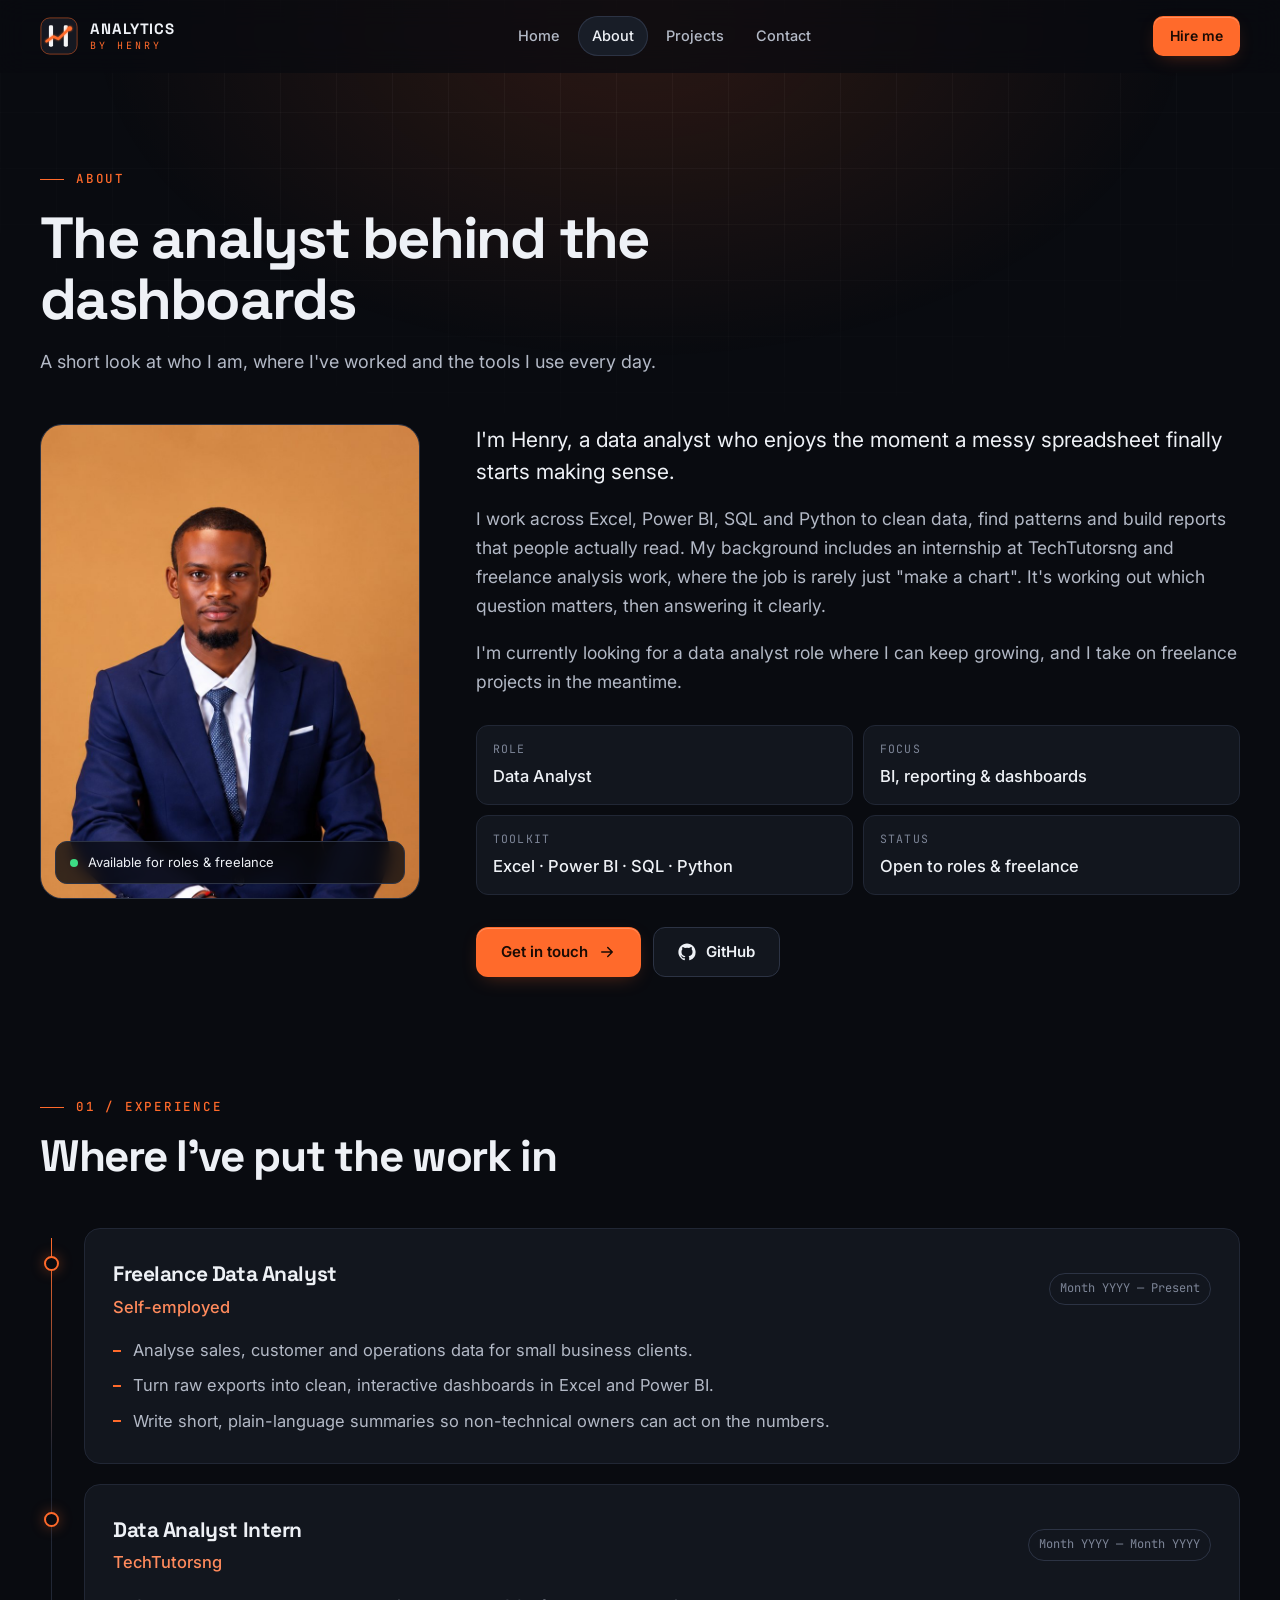
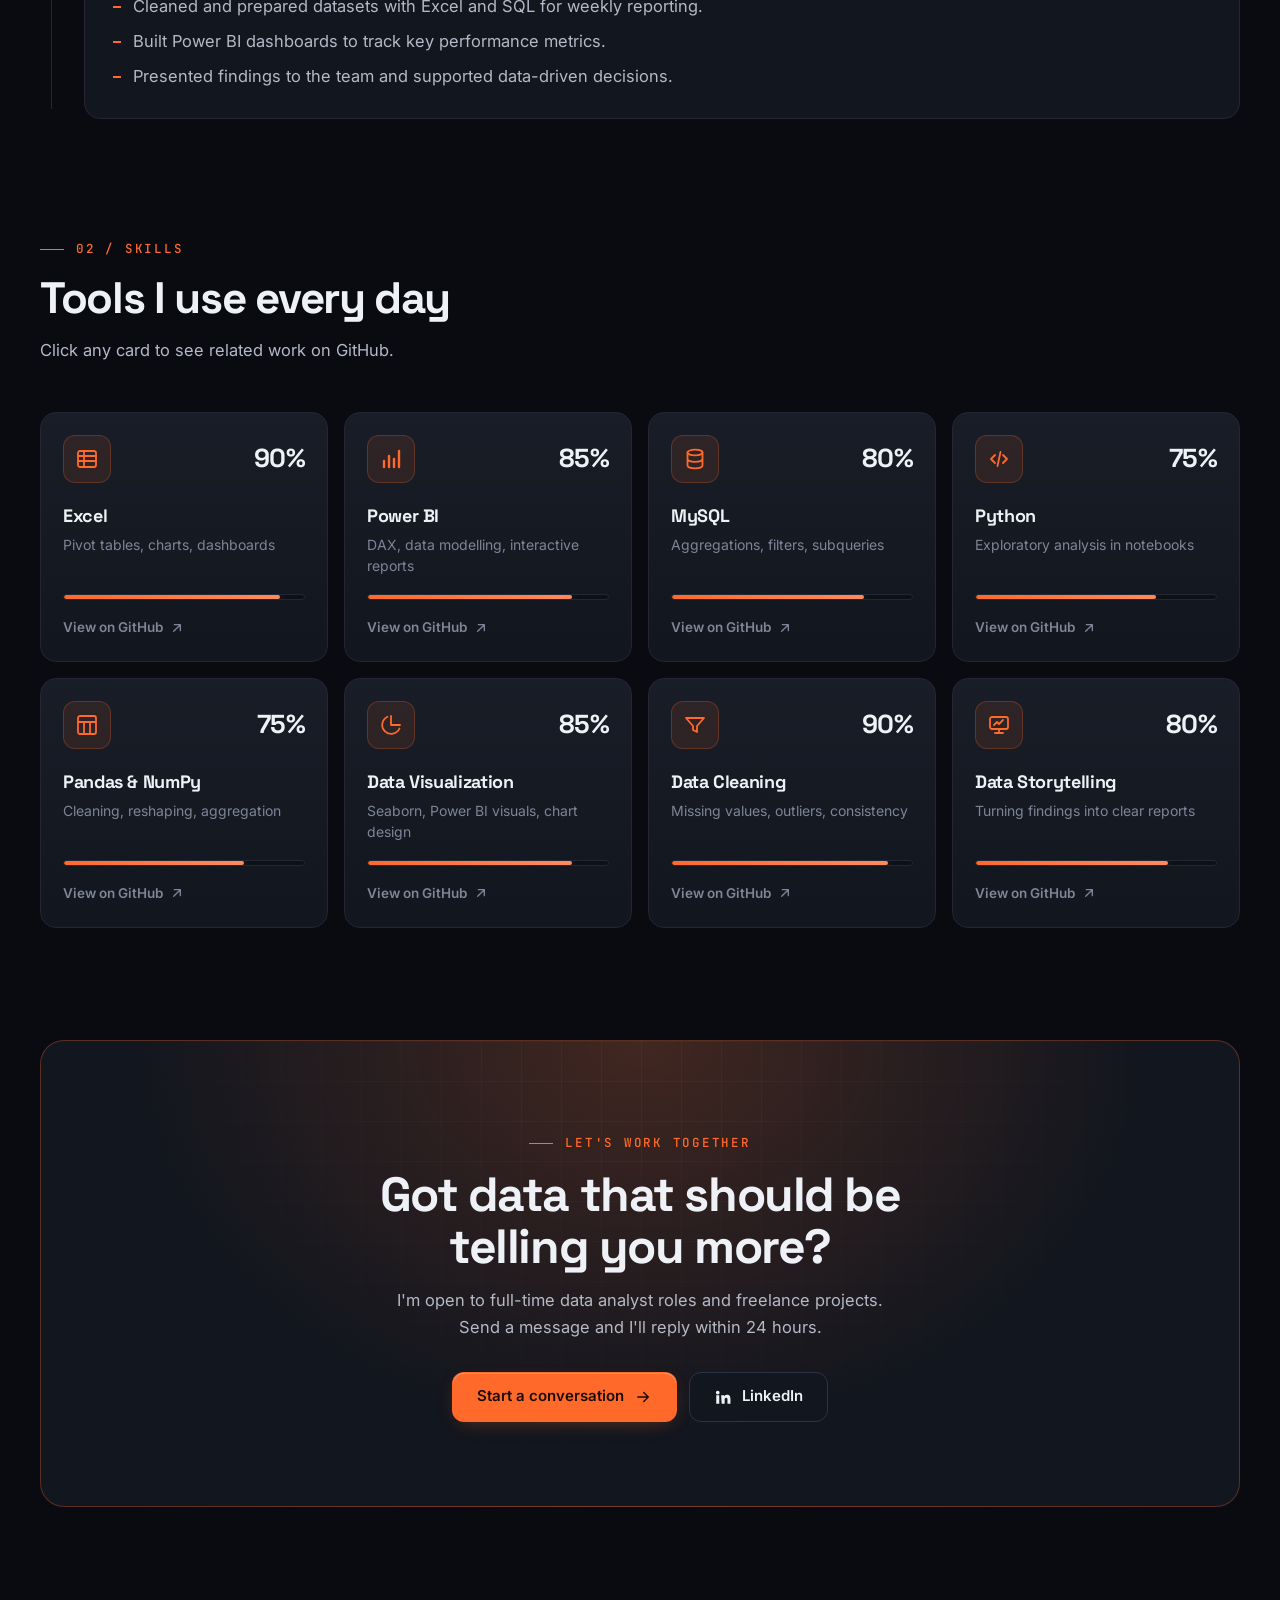
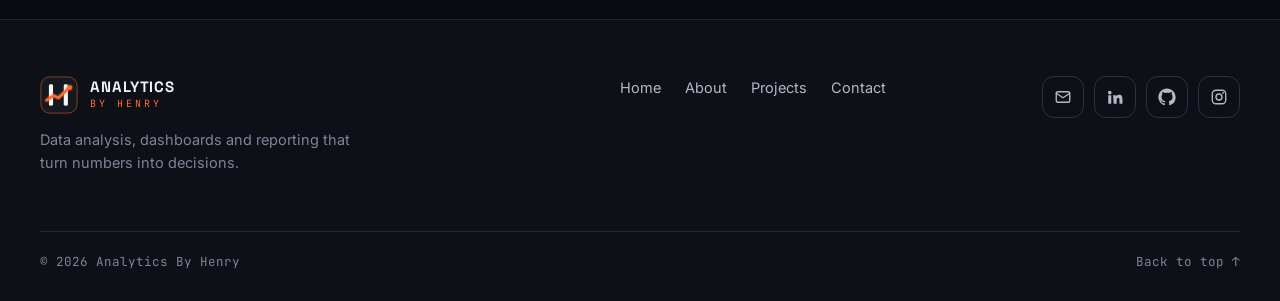
==== commit 3ff107c8: "Add Henry's photo" ====
--- a/about.html
+++ b/about.html
@@ -83,12 +83,7 @@
   <section class="section section--flush-top">
     <div class="container profile">
       <div class="photo" data-reveal>
-        <!-- Add Henry's photo: save it as assets/henry.jpg and uncomment the line below -->
-        <!-- <img src="assets/henry.jpg" alt="Portrait of Henry Adetunji"> -->
-        <div class="photo__ph">
-          <svg class="i" aria-hidden="true"><use href="#i-user"/></svg>
-          <span>assets/henry.jpg</span>
-        </div>
+        <img src="assets/henry.jpg" alt="Portrait of Henry in a navy suit" width="800" height="1000">
         <div class="photo__tag"><span class="status-dot"></span>Available for roles &amp; freelance</div>
       </div>
 
